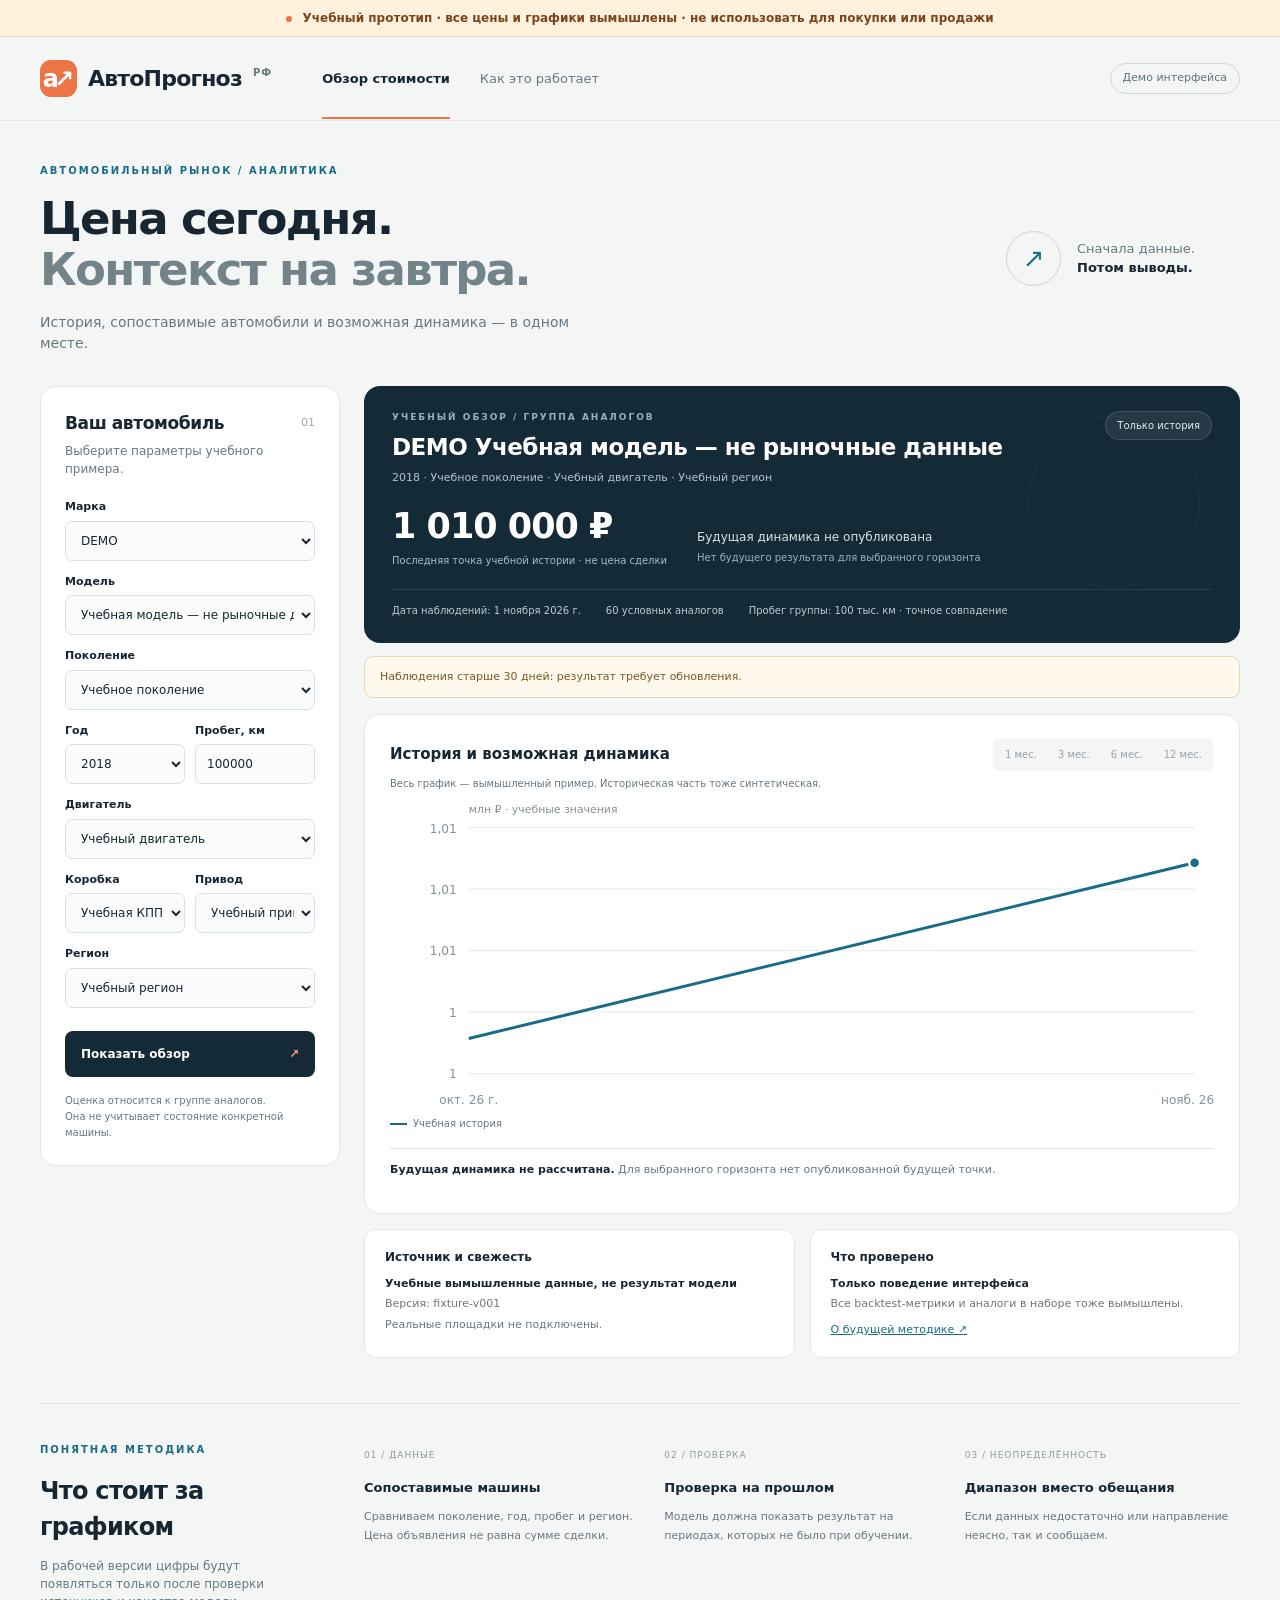
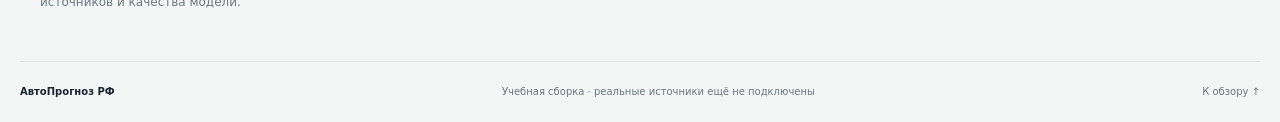
==== index.html @ a09f46b7 "Publish synthetic educational UI demo; no real market data" ====
<!doctype html>
<html lang="ru">
<head>
  <meta charset="utf-8"><meta name="viewport" content="width=device-width,initial-scale=1">
  <meta name="description" content="Учебный прототип интерфейса АвтоПрогноз РФ. Синтетические данные, не рыночная оценка.">
  <title>АвтоПрогноз — исследуйте стоимость автомобиля</title>
  <link rel="stylesheet" href="./styles.css">
  <script type="module" src="./app.mjs"></script>
</head>
<body>
  <a class="skip" href="#main">Перейти к содержимому</a>
  <div class="demo-ribbon"><span class="dot"></span> Учебный прототип · все цены и графики вымышлены · не использовать для покупки или продажи</div>
  <header><a class="brand" href="./" aria-label="АвтоПрогноз — главная"><span class="logo">а↗</span> АвтоПрогноз<span class="country">РФ</span></a><nav aria-label="Навигация"><a class="active" href="#main">Обзор стоимости</a><a href="#methodology">Как это работает</a></nav><span class="preview-tag">Демо интерфейса</span></header>
  <main id="main">
    <div class="intro"><div><p class="eyebrow">АВТОМОБИЛЬНЫЙ РЫНОК / АНАЛИТИКА</p><h1>Цена сегодня.<br><span>Контекст на завтра.</span></h1><p class="lead">История, сопоставимые автомобили и возможная динамика — в одном месте.</p></div><div class="intro-note"><span class="small-icon">↗</span><p>Сначала данные.<br><strong>Потом выводы.</strong></p></div></div>
    <div class="workspace">
      <aside class="vehicle-card"><div class="panel-title"><h2>Ваш автомобиль</h2><span>01</span></div><p class="muted">Выберите параметры учебного примера.</p>
        <form id="vehicle-form">
          <label for="make">Марка</label><select id="make" name="make" required></select>
          <label for="model">Модель</label><select id="model" name="model" required></select>
          <label for="generation">Поколение</label><select id="generation" required></select>
          <div class="form-row"><div><label for="year">Год</label><select id="year" required></select></div><div><label for="mileage">Пробег, км</label><input id="mileage" type="number" min="0" max="2000000" step="1" value="100000" required></div></div>
          <label for="engine">Двигатель</label><select id="engine" required></select>
          <div class="form-row"><div><label for="gearbox">Коробка</label><select id="gearbox" required></select></div><div><label for="drive">Привод</label><select id="drive" required></select></div></div>
          <label for="region">Регион</label><select id="region"><option value="moscow">Москва и МО</option><option value="spb">Санкт-Петербург и ЛО</option></select>
          <button id="submit" class="primary" type="submit">Показать обзор <span>↗</span></button>
        </form>
        <p class="form-foot">Оценка относится к группе аналогов.<br>Она не учитывает состояние конкретной машины.</p>
      </aside>
      <section id="result" class="result" aria-busy="true" aria-label="Результаты анализа"><div class="placeholder" role="status">Загружаем учебный пример…</div></section>
    </div>
    <section id="methodology" class="methodology"><div><p class="eyebrow">ПОНЯТНАЯ МЕТОДИКА</p><h2>Что стоит за графиком</h2><p>В рабочей версии цифры будут появляться только после проверки источников и качества модели.</p></div><div class="steps"><article><span>01 / ДАННЫЕ</span><h3>Сопоставимые машины</h3><p>Сравниваем поколение, год, пробег и регион. Цена объявления не равна сумме сделки.</p></article><article><span>02 / ПРОВЕРКА</span><h3>Проверка на прошлом</h3><p>Модель должна показать результат на периодах, которых не было при обучении.</p></article><article><span>03 / НЕОПРЕДЕЛЁННОСТЬ</span><h3>Диапазон вместо обещания</h3><p>Если данных недостаточно или направление неясно, так и сообщаем.</p></article></div></section>
  </main><footer><span class="brand-footer">АвтоПрогноз РФ</span><span>Учебная сборка · реальные источники ещё не подключены</span><a href="#main">К обзору ↑</a></footer>
  <div id="announcer" class="sr-only" aria-live="polite"></div>
</body></html>
---- styles.css ----
:root{--ink:#182632;--muted:#687781;--line:#e2e8e8;--paper:#f4f6f5;--blue:#186c87;--orange:#ec7445;--white:#fff;--navy:#142b37}*{box-sizing:border-box}html{scroll-behavior:smooth;scroll-padding-top:24px}body{margin:0;background:var(--paper);color:var(--ink);font:15px/1.5 system-ui,-apple-system,"Segoe UI",sans-serif}a{color:inherit}button,input,select{font:inherit}button,a,select,input{touch-action:manipulation}button{cursor:pointer}button:disabled{cursor:wait;opacity:.65}a:focus-visible,button:focus-visible,input:focus-visible,select:focus-visible{outline:3px solid var(--orange);outline-offset:3px}.demo-ribbon{background:#fff1dc;color:#79441e;text-align:center;padding:9px 16px;font-size:12px;font-weight:600;border-bottom:1px solid #f1dec1}.dot{display:inline-block;width:6px;height:6px;background:var(--orange);border-radius:50%;margin-right:6px;vertical-align:middle}header{height:84px;max-width:1320px;margin:auto;display:flex;align-items:center;gap:50px;padding:0 40px;border-bottom:1px solid var(--line)}.brand{display:flex;align-items:center;gap:11px;text-decoration:none;font-size:22px;font-weight:750;letter-spacing:-.8px}.logo{background:var(--orange);color:#fff;border-radius:11px;width:37px;height:37px;display:grid;place-items:center;font-size:24px;letter-spacing:-5px;padding-right:5px}.country{font-size:10px;align-self:flex-start;margin-top:5px;letter-spacing:1px;color:var(--muted)}nav{display:flex;gap:30px;font-size:13px;height:100%;align-items:center}nav a{text-decoration:none;color:var(--muted);position:relative}.active{color:var(--ink);font-weight:600}.active:after{content:"";position:absolute;height:2px;background:var(--orange);bottom:-31px;left:0;right:0}.preview-tag{margin-left:auto;font-size:11px;border:1px solid #cfd9d9;color:#5e737b;border-radius:20px;padding:6px 12px}main{max-width:1320px;margin:auto;padding:42px 40px 0}.intro{display:flex;align-items:center;justify-content:space-between;margin-bottom:32px}.eyebrow{font-size:10px;letter-spacing:2px;font-weight:700;color:var(--blue);margin:0 0 16px}h1{font-size:45px;line-height:1.13;letter-spacing:-1.7px;margin:0 0 16px;font-weight:650}h1 span{color:#728489}.lead{color:var(--muted);font-size:14px;margin:0;max-width:530px}.intro-note{display:flex;gap:16px;align-items:center;padding-right:45px;font-size:13px;color:var(--muted)}.intro-note strong{color:var(--ink);font-weight:600}.small-icon{height:55px;width:55px;border:1px solid #cad6d8;border-radius:50%;display:grid;place-items:center;font-size:26px;color:var(--blue)}.workspace{display:grid;grid-template-columns:300px minmax(0,1fr);gap:24px;align-items:start}.vehicle-card{background:var(--white);border:1px solid var(--line);border-radius:16px;padding:24px}.panel-title{display:flex;justify-content:space-between;align-items:center}.panel-title h2{font-size:17px;margin:0;letter-spacing:-.4px}.panel-title>span{font-size:11px;color:#9aabad}.muted{color:var(--muted);font-size:12px}.vehicle-card>.muted{margin:6px 0 21px}label{display:block;font-size:11px;font-weight:600;margin:13px 0 5px}select,input{width:100%;min-width:0;border:1px solid #d8e1e2;border-radius:7px;padding:10px 11px;color:var(--ink);background:#fafcfb;font-size:12px;height:40px}select{padding-right:4px}.form-row{display:grid;grid-template-columns:1fr 1fr;gap:10px}.primary{width:100%;background:var(--navy);color:white;border:0;border-radius:8px;font-size:12px;font-weight:600;padding:14px 16px;margin-top:23px;display:flex;justify-content:space-between}.primary:hover{background:#245064}.primary span{color:#f59b74}.form-foot{font-size:10px;line-height:1.6;color:var(--muted);margin:16px 0 0}.result{min-width:0}.summary{background:var(--navy);color:#fff;border-radius:16px;padding:25px 28px;position:relative;overflow:hidden}.summary:after{content:"";width:170px;height:170px;border:1px solid #ffffff0b;border-radius:50%;position:absolute;right:40px;top:30px;pointer-events:none}.summary-top{display:flex;align-items:flex-start;justify-content:space-between;gap:15px}.summary .eyebrow{color:#98b1bb;font-size:9px;margin-bottom:6px}.summary h2{font-size:23px;margin:0;letter-spacing:-.5px}.summary-sub{font-size:11px;color:#b2c3cb;margin:5px 0 21px}.mode-pill{font-size:10px;background:#ffffff12;color:#e2edf0;border:1px solid #ffffff20;border-radius:30px;padding:6px 11px;white-space:nowrap}.price-row{display:flex;gap:30px;align-items:end}.price{font-size:35px;font-weight:650;letter-spacing:-1px;line-height:1.1}.price-caption{font-size:10px;color:#a8bec7;margin-top:7px}.range{font-size:12px;padding-bottom:3px;color:#d6e3e8}.range small{display:block;color:#9bb4be;font-size:10px;margin-top:4px}.summary-bottom{border-top:1px solid #ffffff18;margin-top:21px;padding-top:13px;display:flex;gap:25px;color:#bbccd3;font-size:10px}.notice{margin-top:13px;border:1px solid #e7d7ba;background:#fff8ec;border-radius:9px;padding:12px 15px;font-size:11px;color:#795828}.chart-card{margin-top:16px;background:white;border:1px solid var(--line);border-radius:16px;padding:23px 25px}.chart-heading{display:flex;justify-content:space-between;align-items:center;gap:12px}.chart-heading h3{font-size:15px;margin:0}.horizons{display:flex;gap:3px;background:var(--paper);padding:3px;border-radius:6px}.horizons button{font-size:10px;padding:6px 9px;border:0;border-radius:4px;background:transparent;color:#657780;min-width:38px}.horizons button[aria-pressed=true]{background:white;color:var(--ink);box-shadow:0 1px 4px #0000000e}.chart-caption{font-size:10px;color:var(--muted);margin:5px 0 10px}.chart-wrap{width:100%;overflow:hidden}.chart-wrap svg{display:block;width:100%;height:auto;min-height:200px}.legend{display:flex;gap:20px;font-size:10px;color:var(--muted);align-items:center;flex-wrap:wrap}.legend i{display:inline-block;vertical-align:middle;width:17px;height:2px;background:var(--blue);margin-right:6px}.legend .dash{height:0;border-top:2px dashed var(--orange);background:none}.legend .band{height:8px;background:#f7dfd1}.forecast-note{font-size:11px;margin-top:17px;border-top:1px solid var(--line);padding-top:13px;color:var(--muted)}.forecast-note strong{color:var(--ink)}.details-grid{display:grid;grid-template-columns:1fr 1fr;gap:15px;margin-top:15px}.detail-card{border:1px solid var(--line);border-radius:12px;background:white;padding:18px 20px}.detail-card h3{font-size:12px;margin:0 0 10px}.detail-card p{font-size:11px;color:var(--muted);margin:4px 0}.detail-card strong{color:var(--ink);font-weight:600}.detail-card a{font-size:11px;color:var(--blue)}.empty{background:white;border:1px solid var(--line);border-radius:16px;padding:48px 30px;text-align:center;min-height:370px;display:flex;flex-direction:column;justify-content:center;align-items:center}.empty-icon{background:#edf2f2;width:60px;height:60px;border-radius:50%;display:grid;place-items:center;font-size:27px;color:var(--blue);margin-bottom:15px}.empty h2{font-size:22px;margin:0 0 10px}.empty p{font-size:13px;color:var(--muted);max-width:420px}.secondary{border:1px solid #cbd9dc;background:white;padding:9px 18px;border-radius:6px;color:var(--blue);font-size:12px}.placeholder{padding:80px 25px;text-align:center;border:1px dashed #c7d5d8;border-radius:16px;color:var(--muted)}.methodology{border-top:1px solid #dce4e3;margin-top:45px;padding:38px 0;display:grid;grid-template-columns:260px 1fr;gap:64px}.methodology h2{font-size:24px;font-weight:600;letter-spacing:-.7px;margin:0 0 12px}.methodology>div>p:not(.eyebrow){font-size:12px;color:var(--muted)}.steps{display:grid;grid-template-columns:repeat(3,1fr);gap:25px}.steps article>span{font-size:9px;letter-spacing:1px;color:#8b999e}.steps h3{font-size:13px;margin:13px 0 9px}.steps p{font-size:11px;color:var(--muted);line-height:1.7}footer{border-top:1px solid var(--line);max-width:1240px;margin:auto;display:flex;justify-content:space-between;gap:20px;padding:22px 0;color:var(--muted);font-size:10px}.brand-footer{font-weight:700;color:var(--ink)}footer a{text-decoration:none}.sr-only{position:absolute;width:1px;height:1px;padding:0;overflow:hidden;clip:rect(0,0,0,0);white-space:nowrap}.skip{position:fixed;left:10px;top:-70px;padding:12px;background:white;z-index:10}.skip:focus{top:10px}
.horizons button:disabled{cursor:not-allowed}.summary-top>div{min-width:0}.summary h2{overflow-wrap:anywhere}
@media(min-width:1500px){main{padding-top:55px}}@media(max-width:1000px){header{padding:0 24px;gap:30px}main{padding:30px 24px 0}.workspace{grid-template-columns:270px minmax(0,1fr);gap:16px}.vehicle-card{padding:20px}.intro-note{padding-right:0}.details-grid{grid-template-columns:1fr}.methodology{gap:30px;grid-template-columns:220px 1fr}.steps{gap:18px}.price-row{display:block}.range{margin-top:12px}.summary-bottom{gap:14px;flex-wrap:wrap}footer{margin:0 24px}}@media(max-width:720px){.demo-ribbon{font-size:10px;padding:8px 12px}header{height:68px;padding:0 18px;gap:15px}.brand{font-size:19px}.logo{width:31px;height:31px;font-size:21px}.country{font-size:8px}nav{margin-left:auto}nav a{font-size:11px}nav a:first-child{display:none}.preview-tag{display:none}.intro{margin-bottom:25px}.intro-note{display:none}main{padding:26px 16px 0}h1{font-size:35px}.lead{font-size:12px}.eyebrow{font-size:9px;letter-spacing:1.5px}.workspace{grid-template-columns:1fr;gap:20px}.vehicle-card{padding:21px}#vehicle-form{display:grid;grid-template-columns:1fr 1fr;gap:0 12px}#vehicle-form>label{grid-column:1/-1}#vehicle-form>select{grid-column:1/-1}.form-row{grid-column:1/-1}.primary{grid-column:1/-1;margin-top:19px}.form-foot br{display:none}.summary{padding:23px 20px}.summary h2{font-size:21px}.price{font-size:33px}.price-row{display:flex;gap:18px;flex-wrap:wrap}.range{margin-top:0}.summary-bottom{gap:12px;font-size:9px}.mode-pill{font-size:9px}.chart-card{padding:20px 14px}.chart-heading{align-items:flex-start;flex-direction:column}.horizons{align-self:flex-end;margin-top:-3px}.chart-caption{margin-top:9px}.legend{gap:12px;font-size:9px}.details-grid{grid-template-columns:1fr 1fr;gap:10px}.detail-card{padding:16px 14px}.methodology{margin-top:30px;padding:30px 0;grid-template-columns:1fr;gap:20px}.methodology>div>p:not(.eyebrow){max-width:400px}.steps{grid-template-columns:1fr;gap:17px}.steps article{border-top:1px solid var(--line);padding-top:15px}.steps h3{margin:7px 0}.steps p{margin:0}footer{margin:0 16px;flex-wrap:wrap;font-size:9px;gap:10px}footer>span:nth-child(2){order:3;width:100%}.empty{min-height:320px;padding:35px 20px}}@media(prefers-reduced-motion:reduce){html{scroll-behavior:auto}}
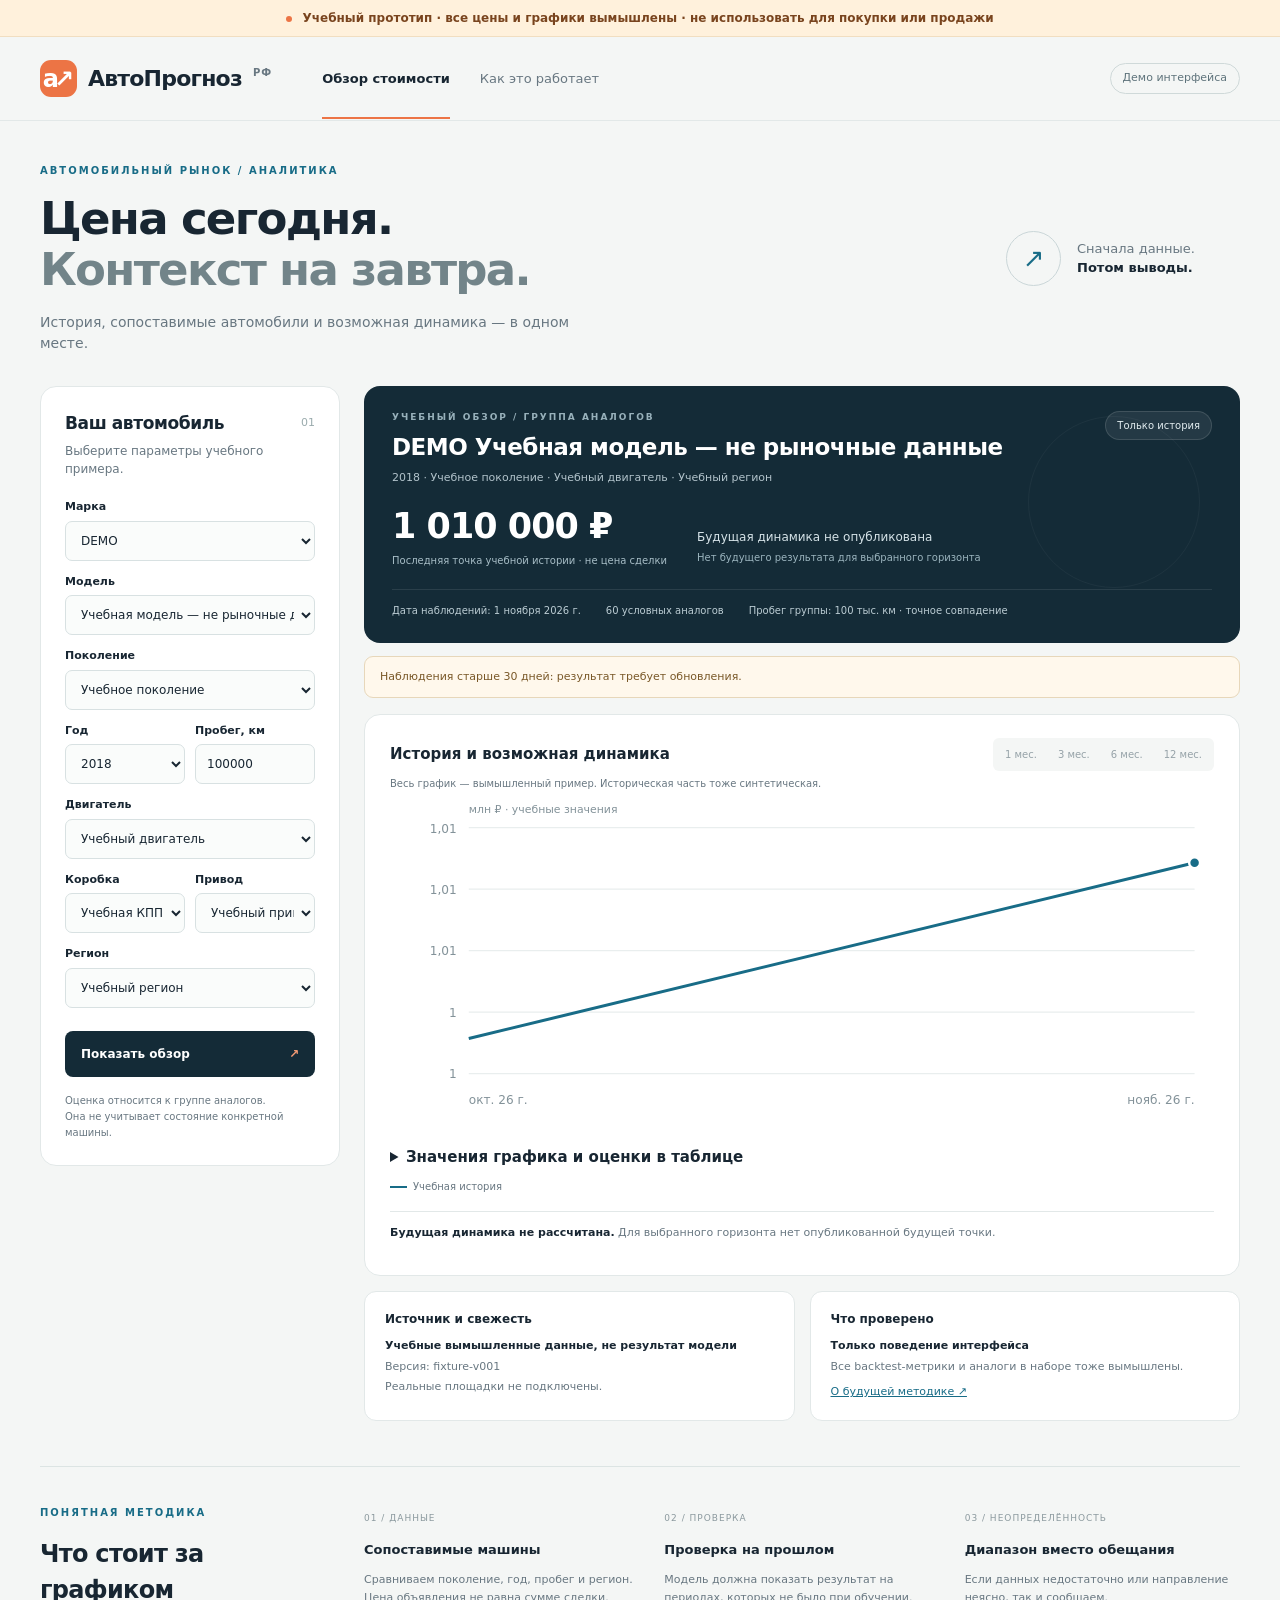
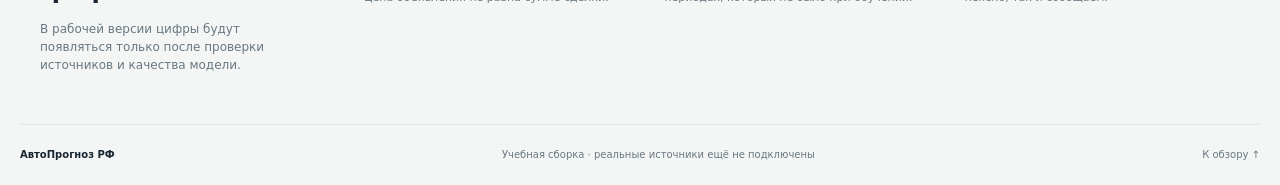
==== commit 937170c0: "release: publish verified synthetic demo 4232693fa466" ====
--- a/index.html
+++ b/index.html
@@ -25,7 +25,7 @@
           <label for="region">Регион</label><select id="region"><option value="moscow">Москва и МО</option><option value="spb">Санкт-Петербург и ЛО</option></select>
           <button id="submit" class="primary" type="submit">Показать обзор <span>↗</span></button>
         </form>
-        <p class="form-foot">Оценка относится к группе аналогов.<br>Она не учитывает состояние конкретной машины.</p>
+        <p class="form-foot">Оценка относится к группе аналогов.<br> Она не учитывает состояние конкретной машины.</p>
       </aside>
       <section id="result" class="result" aria-busy="true" aria-label="Результаты анализа"><div class="placeholder" role="status">Загружаем учебный пример…</div></section>
     </div>
--- a/styles.css
+++ b/styles.css
@@ -1,3 +1,12 @@
 :root{--ink:#182632;--muted:#687781;--line:#e2e8e8;--paper:#f4f6f5;--blue:#186c87;--orange:#ec7445;--white:#fff;--navy:#142b37}*{box-sizing:border-box}html{scroll-behavior:smooth;scroll-padding-top:24px}body{margin:0;background:var(--paper);color:var(--ink);font:15px/1.5 system-ui,-apple-system,"Segoe UI",sans-serif}a{color:inherit}button,input,select{font:inherit}button,a,select,input{touch-action:manipulation}button{cursor:pointer}button:disabled{cursor:wait;opacity:.65}a:focus-visible,button:focus-visible,input:focus-visible,select:focus-visible{outline:3px solid var(--orange);outline-offset:3px}.demo-ribbon{background:#fff1dc;color:#79441e;text-align:center;padding:9px 16px;font-size:12px;font-weight:600;border-bottom:1px solid #f1dec1}.dot{display:inline-block;width:6px;height:6px;background:var(--orange);border-radius:50%;margin-right:6px;vertical-align:middle}header{height:84px;max-width:1320px;margin:auto;display:flex;align-items:center;gap:50px;padding:0 40px;border-bottom:1px solid var(--line)}.brand{display:flex;align-items:center;gap:11px;text-decoration:none;font-size:22px;font-weight:750;letter-spacing:-.8px}.logo{background:var(--orange);color:#fff;border-radius:11px;width:37px;height:37px;display:grid;place-items:center;font-size:24px;letter-spacing:-5px;padding-right:5px}.country{font-size:10px;align-self:flex-start;margin-top:5px;letter-spacing:1px;color:var(--muted)}nav{display:flex;gap:30px;font-size:13px;height:100%;align-items:center}nav a{text-decoration:none;color:var(--muted);position:relative}.active{color:var(--ink);font-weight:600}.active:after{content:"";position:absolute;height:2px;background:var(--orange);bottom:-31px;left:0;right:0}.preview-tag{margin-left:auto;font-size:11px;border:1px solid #cfd9d9;color:#5e737b;border-radius:20px;padding:6px 12px}main{max-width:1320px;margin:auto;padding:42px 40px 0}.intro{display:flex;align-items:center;justify-content:space-between;margin-bottom:32px}.eyebrow{font-size:10px;letter-spacing:2px;font-weight:700;color:var(--blue);margin:0 0 16px}h1{font-size:45px;line-height:1.13;letter-spacing:-1.7px;margin:0 0 16px;font-weight:650}h1 span{color:#728489}.lead{color:var(--muted);font-size:14px;margin:0;max-width:530px}.intro-note{display:flex;gap:16px;align-items:center;padding-right:45px;font-size:13px;color:var(--muted)}.intro-note strong{color:var(--ink);font-weight:600}.small-icon{height:55px;width:55px;border:1px solid #cad6d8;border-radius:50%;display:grid;place-items:center;font-size:26px;color:var(--blue)}.workspace{display:grid;grid-template-columns:300px minmax(0,1fr);gap:24px;align-items:start}.vehicle-card{background:var(--white);border:1px solid var(--line);border-radius:16px;padding:24px}.panel-title{display:flex;justify-content:space-between;align-items:center}.panel-title h2{font-size:17px;margin:0;letter-spacing:-.4px}.panel-title>span{font-size:11px;color:#9aabad}.muted{color:var(--muted);font-size:12px}.vehicle-card>.muted{margin:6px 0 21px}label{display:block;font-size:11px;font-weight:600;margin:13px 0 5px}select,input{width:100%;min-width:0;border:1px solid #d8e1e2;border-radius:7px;padding:10px 11px;color:var(--ink);background:#fafcfb;font-size:12px;height:40px}select{padding-right:4px}.form-row{display:grid;grid-template-columns:1fr 1fr;gap:10px}.primary{width:100%;background:var(--navy);color:white;border:0;border-radius:8px;font-size:12px;font-weight:600;padding:14px 16px;margin-top:23px;display:flex;justify-content:space-between}.primary:hover{background:#245064}.primary span{color:#f59b74}.form-foot{font-size:10px;line-height:1.6;color:var(--muted);margin:16px 0 0}.result{min-width:0}.summary{background:var(--navy);color:#fff;border-radius:16px;padding:25px 28px;position:relative;overflow:hidden}.summary:after{content:"";width:170px;height:170px;border:1px solid #ffffff0b;border-radius:50%;position:absolute;right:40px;top:30px;pointer-events:none}.summary-top{display:flex;align-items:flex-start;justify-content:space-between;gap:15px}.summary .eyebrow{color:#98b1bb;font-size:9px;margin-bottom:6px}.summary h2{font-size:23px;margin:0;letter-spacing:-.5px}.summary-sub{font-size:11px;color:#b2c3cb;margin:5px 0 21px}.mode-pill{font-size:10px;background:#ffffff12;color:#e2edf0;border:1px solid #ffffff20;border-radius:30px;padding:6px 11px;white-space:nowrap}.price-row{display:flex;gap:30px;align-items:end}.price{font-size:35px;font-weight:650;letter-spacing:-1px;line-height:1.1}.price-caption{font-size:10px;color:#a8bec7;margin-top:7px}.range{font-size:12px;padding-bottom:3px;color:#d6e3e8}.range small{display:block;color:#9bb4be;font-size:10px;margin-top:4px}.summary-bottom{border-top:1px solid #ffffff18;margin-top:21px;padding-top:13px;display:flex;gap:25px;color:#bbccd3;font-size:10px}.notice{margin-top:13px;border:1px solid #e7d7ba;background:#fff8ec;border-radius:9px;padding:12px 15px;font-size:11px;color:#795828}.chart-card{margin-top:16px;background:white;border:1px solid var(--line);border-radius:16px;padding:23px 25px}.chart-heading{display:flex;justify-content:space-between;align-items:center;gap:12px}.chart-heading h3{font-size:15px;margin:0}.horizons{display:flex;gap:3px;background:var(--paper);padding:3px;border-radius:6px}.horizons button{font-size:10px;padding:6px 9px;border:0;border-radius:4px;background:transparent;color:#657780;min-width:38px}.horizons button[aria-pressed=true]{background:white;color:var(--ink);box-shadow:0 1px 4px #0000000e}.chart-caption{font-size:10px;color:var(--muted);margin:5px 0 10px}.chart-wrap{width:100%;overflow:hidden}.chart-wrap svg{display:block;width:100%;height:auto;min-height:200px}.legend{display:flex;gap:20px;font-size:10px;color:var(--muted);align-items:center;flex-wrap:wrap}.legend i{display:inline-block;vertical-align:middle;width:17px;height:2px;background:var(--blue);margin-right:6px}.legend .dash{height:0;border-top:2px dashed var(--orange);background:none}.legend .band{height:8px;background:#f7dfd1}.forecast-note{font-size:11px;margin-top:17px;border-top:1px solid var(--line);padding-top:13px;color:var(--muted)}.forecast-note strong{color:var(--ink)}.details-grid{display:grid;grid-template-columns:1fr 1fr;gap:15px;margin-top:15px}.detail-card{border:1px solid var(--line);border-radius:12px;background:white;padding:18px 20px}.detail-card h3{font-size:12px;margin:0 0 10px}.detail-card p{font-size:11px;color:var(--muted);margin:4px 0}.detail-card strong{color:var(--ink);font-weight:600}.detail-card a{font-size:11px;color:var(--blue)}.empty{background:white;border:1px solid var(--line);border-radius:16px;padding:48px 30px;text-align:center;min-height:370px;display:flex;flex-direction:column;justify-content:center;align-items:center}.empty-icon{background:#edf2f2;width:60px;height:60px;border-radius:50%;display:grid;place-items:center;font-size:27px;color:var(--blue);margin-bottom:15px}.empty h2{font-size:22px;margin:0 0 10px}.empty p{font-size:13px;color:var(--muted);max-width:420px}.secondary{border:1px solid #cbd9dc;background:white;padding:9px 18px;border-radius:6px;color:var(--blue);font-size:12px}.placeholder{padding:80px 25px;text-align:center;border:1px dashed #c7d5d8;border-radius:16px;color:var(--muted)}.methodology{border-top:1px solid #dce4e3;margin-top:45px;padding:38px 0;display:grid;grid-template-columns:260px 1fr;gap:64px}.methodology h2{font-size:24px;font-weight:600;letter-spacing:-.7px;margin:0 0 12px}.methodology>div>p:not(.eyebrow){font-size:12px;color:var(--muted)}.steps{display:grid;grid-template-columns:repeat(3,1fr);gap:25px}.steps article>span{font-size:9px;letter-spacing:1px;color:#8b999e}.steps h3{font-size:13px;margin:13px 0 9px}.steps p{font-size:11px;color:var(--muted);line-height:1.7}footer{border-top:1px solid var(--line);max-width:1240px;margin:auto;display:flex;justify-content:space-between;gap:20px;padding:22px 0;color:var(--muted);font-size:10px}.brand-footer{font-weight:700;color:var(--ink)}footer a{text-decoration:none}.sr-only{position:absolute;width:1px;height:1px;padding:0;overflow:hidden;clip:rect(0,0,0,0);white-space:nowrap}.skip{position:fixed;left:10px;top:-70px;padding:12px;background:white;z-index:10}.skip:focus{top:10px}
 .horizons button:disabled{cursor:not-allowed}.summary-top>div{min-width:0}.summary h2{overflow-wrap:anywhere}
 @media(min-width:1500px){main{padding-top:55px}}@media(max-width:1000px){header{padding:0 24px;gap:30px}main{padding:30px 24px 0}.workspace{grid-template-columns:270px minmax(0,1fr);gap:16px}.vehicle-card{padding:20px}.intro-note{padding-right:0}.details-grid{grid-template-columns:1fr}.methodology{gap:30px;grid-template-columns:220px 1fr}.steps{gap:18px}.price-row{display:block}.range{margin-top:12px}.summary-bottom{gap:14px;flex-wrap:wrap}footer{margin:0 24px}}@media(max-width:720px){.demo-ribbon{font-size:10px;padding:8px 12px}header{height:68px;padding:0 18px;gap:15px}.brand{font-size:19px}.logo{width:31px;height:31px;font-size:21px}.country{font-size:8px}nav{margin-left:auto}nav a{font-size:11px}nav a:first-child{display:none}.preview-tag{display:none}.intro{margin-bottom:25px}.intro-note{display:none}main{padding:26px 16px 0}h1{font-size:35px}.lead{font-size:12px}.eyebrow{font-size:9px;letter-spacing:1.5px}.workspace{grid-template-columns:1fr;gap:20px}.vehicle-card{padding:21px}#vehicle-form{display:grid;grid-template-columns:1fr 1fr;gap:0 12px}#vehicle-form>label{grid-column:1/-1}#vehicle-form>select{grid-column:1/-1}.form-row{grid-column:1/-1}.primary{grid-column:1/-1;margin-top:19px}.form-foot br{display:none}.summary{padding:23px 20px}.summary h2{font-size:21px}.price{font-size:33px}.price-row{display:flex;gap:18px;flex-wrap:wrap}.range{margin-top:0}.summary-bottom{gap:12px;font-size:9px}.mode-pill{font-size:9px}.chart-card{padding:20px 14px}.chart-heading{align-items:flex-start;flex-direction:column}.horizons{align-self:flex-end;margin-top:-3px}.chart-caption{margin-top:9px}.legend{gap:12px;font-size:9px}.details-grid{grid-template-columns:1fr 1fr;gap:10px}.detail-card{padding:16px 14px}.methodology{margin-top:30px;padding:30px 0;grid-template-columns:1fr;gap:20px}.methodology>div>p:not(.eyebrow){max-width:400px}.steps{grid-template-columns:1fr;gap:17px}.steps article{border-top:1px solid var(--line);padding-top:15px}.steps h3{margin:7px 0}.steps p{margin:0}footer{margin:0 16px;flex-wrap:wrap;font-size:9px;gap:10px}footer>span:nth-child(2){order:3;width:100%}.empty{min-height:320px;padding:35px 20px}}@media(prefers-reduced-motion:reduce){html{scroll-behavior:auto}}
+
+.values { margin-top: 20px; }
+.values summary { cursor: pointer; font-weight: 600; padding: 10px 0; }
+.table-scroll { overflow-x: auto; max-width: 100%; }
+.values table { width: 100%; border-collapse: collapse; font-size: .85rem; }
+.values caption { text-align: left; padding: 10px 0; color: #52656d; }
+.values th, .values td { padding: 10px; text-align: left; border-bottom: 1px solid #dce5e8; }
+.values :focus-visible { outline: 3px solid #186c87; outline-offset: 3px; }
+@media(max-width:1000px){.chart-wrap .chart-tick{font-size:20px}}
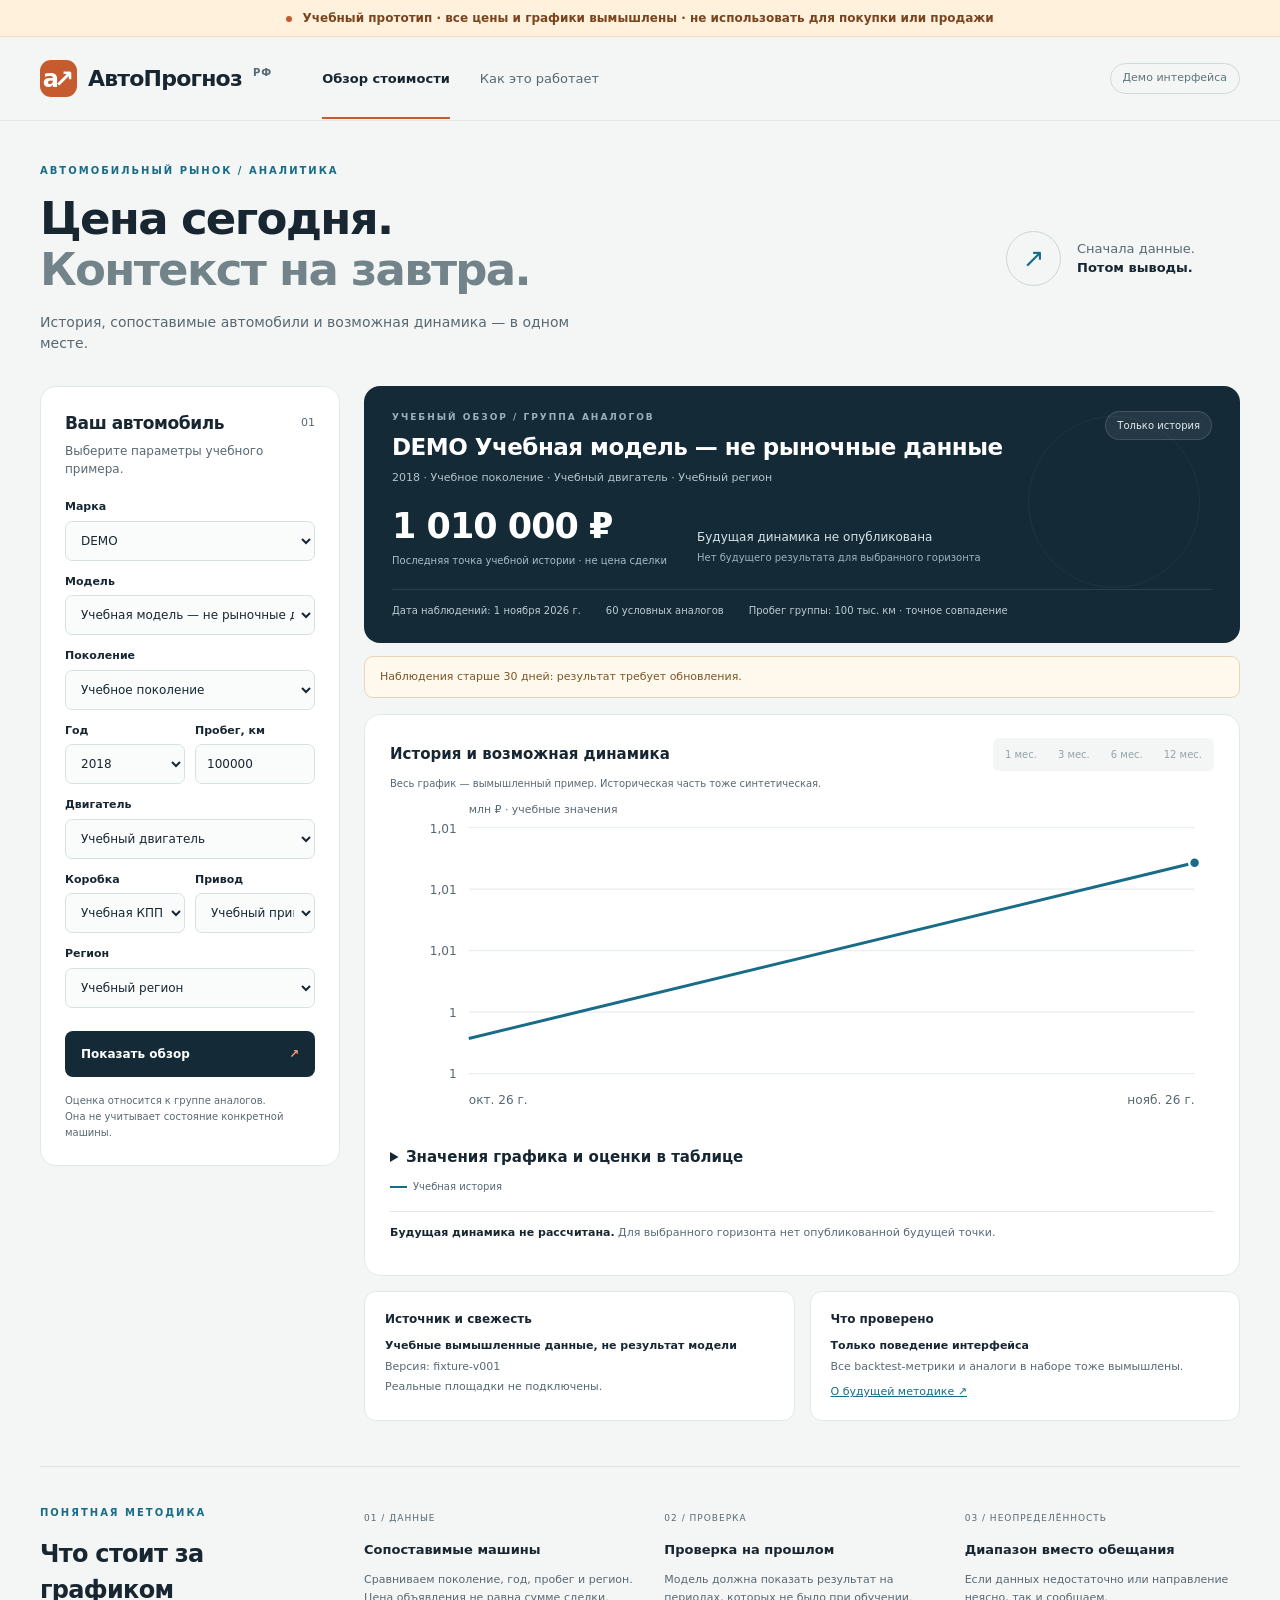
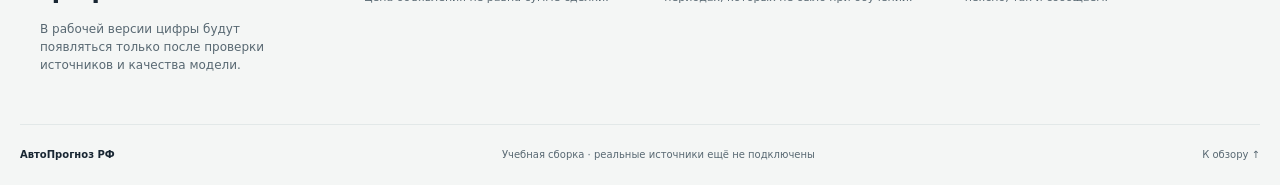
==== commit 302f5060: "release: publish accessibility and preload improvements 3c884f1240f8" ====
--- a/index.html
+++ b/index.html
@@ -5,12 +5,14 @@
   <meta name="description" content="Учебный прототип интерфейса АвтоПрогноз РФ. Синтетические данные, не рыночная оценка.">
   <title>АвтоПрогноз — исследуйте стоимость автомобиля</title>
   <link rel="stylesheet" href="./styles.css">
+  <link rel="modulepreload" href="./domain.mjs">
+  <link rel="modulepreload" href="./snapshot.mjs">
   <script type="module" src="./app.mjs"></script>
 </head>
 <body>
   <a class="skip" href="#main">Перейти к содержимому</a>
   <div class="demo-ribbon"><span class="dot"></span> Учебный прототип · все цены и графики вымышлены · не использовать для покупки или продажи</div>
-  <header><a class="brand" href="./" aria-label="АвтоПрогноз — главная"><span class="logo">а↗</span> АвтоПрогноз<span class="country">РФ</span></a><nav aria-label="Навигация"><a class="active" href="#main">Обзор стоимости</a><a href="#methodology">Как это работает</a></nav><span class="preview-tag">Демо интерфейса</span></header>
+  <header><a class="brand" href="./"><span class="logo" aria-hidden="true">а↗</span> АвтоПрогноз <span class="country">РФ</span></a><nav aria-label="Навигация"><a class="active" href="#main">Обзор стоимости</a><a href="#methodology">Как это работает</a></nav><span class="preview-tag">Демо интерфейса</span></header>
   <main id="main">
     <div class="intro"><div><p class="eyebrow">АВТОМОБИЛЬНЫЙ РЫНОК / АНАЛИТИКА</p><h1>Цена сегодня.<br><span>Контекст на завтра.</span></h1><p class="lead">История, сопоставимые автомобили и возможная динамика — в одном месте.</p></div><div class="intro-note"><span class="small-icon">↗</span><p>Сначала данные.<br><strong>Потом выводы.</strong></p></div></div>
     <div class="workspace">
--- a/styles.css
+++ b/styles.css
@@ -10,3 +10,7 @@
 .values th, .values td { padding: 10px; text-align: left; border-bottom: 1px solid #dce5e8; }
 .values :focus-visible { outline: 3px solid #186c87; outline-offset: 3px; }
 @media(max-width:1000px){.chart-wrap .chart-tick{font-size:20px}}
+:root{--muted:#586872;--orange:#c75b30}
+.panel-title>span,.steps article>span{color:var(--muted)}
+.chart-wrap text{fill:var(--muted)}
+.chart-wrap polyline[stroke-dasharray]{stroke:var(--orange)}
